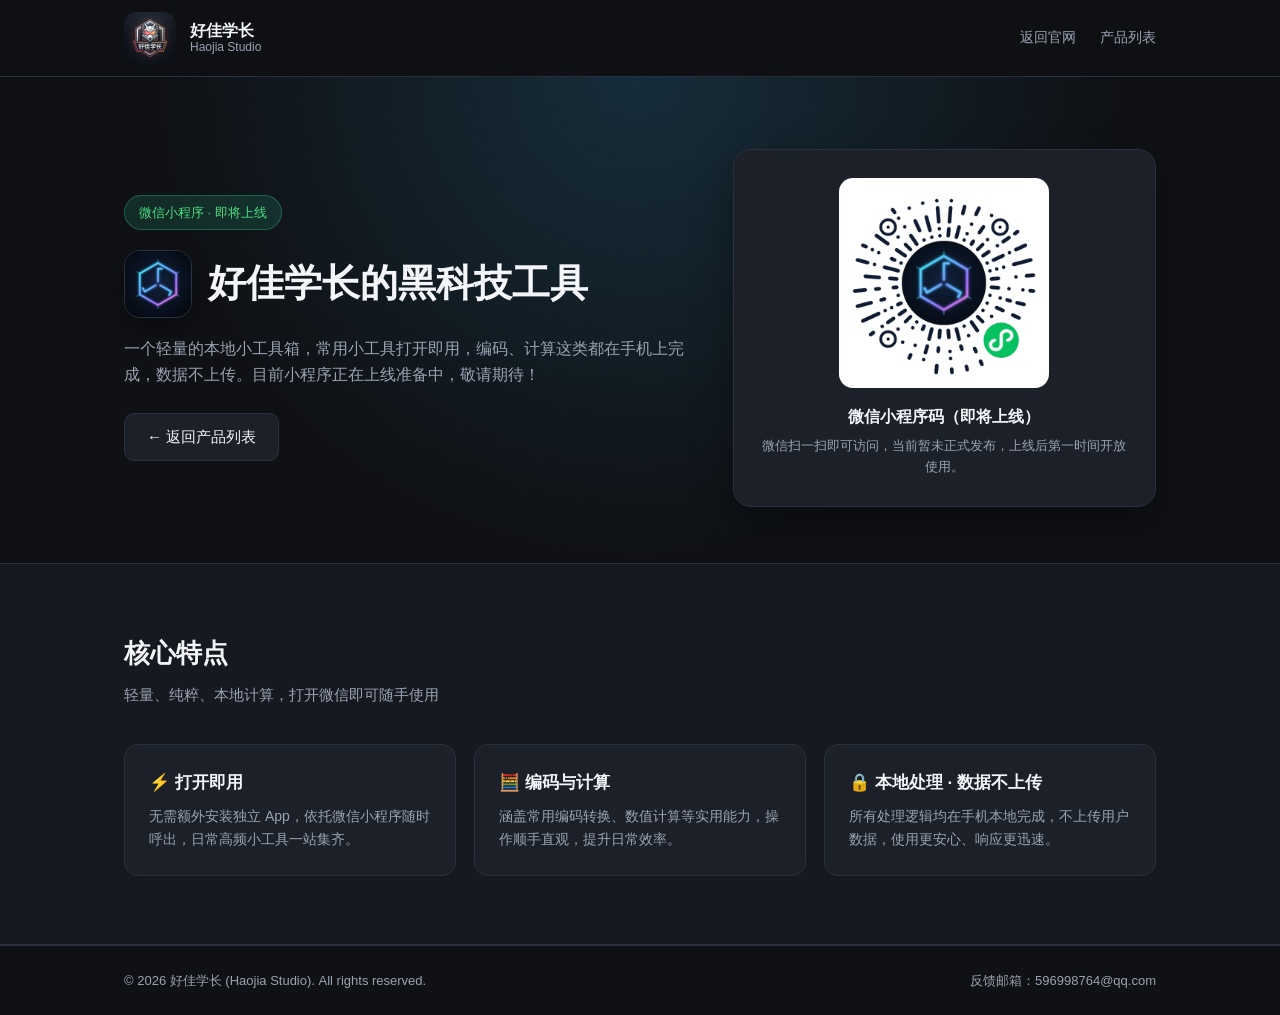
==== heikeji-tools/index.html @ f24678ae "feat(heikeji-tools): add WeChat mini-program showcase and detail page" ====
<!DOCTYPE html>
<html lang="zh-CN">
<head>
  <meta charset="UTF-8" />
  <meta name="viewport" content="width=device-width, initial-scale=1.0" />
  <title>好佳学长的黑科技工具 — 微信小程序 | 好佳学长</title>
  <meta name="description" content="好佳学长的黑科技工具是一款轻量的本地小工具箱，常用小工具打开即用，编码、计算这类都在手机上完成，数据不上传。" />
  <link rel="icon" type="image/png" href="./icon.png" />
  <link rel="stylesheet" href="../assets/style.css?v=14" />
  <style>
    .tool-hero {
      padding: 72px 0 56px;
      background: radial-gradient(circle at top center, rgba(56, 189, 248, 0.16), transparent 60%);
    }
    .tool-wrap {
      display: grid;
      grid-template-columns: 1.15fr 0.85fr;
      gap: 36px;
      align-items: center;
    }
    .tool-brand {
      display: flex;
      align-items: center;
      gap: 16px;
      margin-bottom: 18px;
    }
    .tool-icon {
      width: 68px;
      height: 68px;
      border-radius: 16px;
      border: 1px solid var(--border);
      box-shadow: 0 10px 24px rgba(0, 0, 0, 0.35);
      flex-shrink: 0;
    }
    .tool-info h1 {
      font-size: clamp(26px, 4vw, 38px);
      line-height: 1.25;
    }
    .tool-info p {
      color: var(--muted);
      margin-bottom: 24px;
      font-size: 16px;
    }
    .tool-pill {
      background: rgba(52, 211, 153, 0.14);
      color: #4ade80;
      border: 1px solid rgba(52, 211, 153, 0.3);
    }
    .qr-card {
      background: var(--card);
      border: 1px solid var(--border);
      border-radius: 18px;
      padding: 28px 24px;
      text-align: center;
      box-shadow: 0 18px 40px rgba(0, 0, 0, 0.35);
    }
    .qr-card img {
      width: 210px;
      max-width: 100%;
      height: auto;
      border-radius: 14px;
      background: #fff;
      padding: 10px;
      display: block;
      margin: 0 auto 16px;
    }
    .qr-card strong {
      display: block;
      font-size: 16px;
      margin-bottom: 6px;
    }
    .qr-card span {
      display: block;
      color: var(--muted);
      font-size: 13px;
      line-height: 1.6;
    }
    .feature-grid {
      display: grid;
      grid-template-columns: repeat(auto-fit, minmax(240px, 1fr));
      gap: 18px;
    }
    .feature-card {
      background: var(--card);
      border: 1px solid var(--border);
      border-radius: var(--radius);
      padding: 24px;
    }
    .feature-card h3 {
      font-size: 17px;
      margin-bottom: 8px;
    }
    .feature-card p {
      color: var(--muted);
      font-size: 14px;
    }
    @media (max-width: 768px) {
      .tool-wrap {
        grid-template-columns: 1fr;
      }
    }
  </style>
</head>
<body>
  <header class="site-header">
    <div class="container header-inner">
      <a href="../index.html" class="brand">
        <img src="../assets/logo.png" alt="好佳学长 Logo" class="brand-logo" />
        <span class="brand-text">
          <strong>好佳学长</strong>
          <small>Haojia Studio</small>
        </span>
      </a>
      <nav class="nav-links">
        <a href="../index.html">返回官网</a>
        <a href="../index.html#projects">产品列表</a>
      </nav>
    </div>
  </header>

  <main>
    <section class="tool-hero">
      <div class="container tool-wrap">
        <div class="tool-info">
          <span class="pill tool-pill">微信小程序 · 即将上线</span>
          <div class="tool-brand">
            <img src="./icon.png" alt="好佳学长的黑科技工具图标" class="tool-icon" />
            <h1>好佳学长的黑科技工具</h1>
          </div>
          <p>
            一个轻量的本地小工具箱，常用小工具打开即用，编码、计算这类都在手机上完成，数据不上传。目前小程序正在上线准备中，敬请期待！
          </p>
          <div class="hero-actions" style="justify-content: flex-start;">
            <a href="../index.html#projects" class="btn btn-ghost">← 返回产品列表</a>
          </div>
        </div>
        <div class="qr-card">
          <img src="./qrcode.jpg" alt="好佳学长的黑科技工具微信小程序码" />
          <strong>微信小程序码（即将上线）</strong>
          <span>微信扫一扫即可访问，当前暂未正式发布，上线后第一时间开放使用。</span>
        </div>
      </div>
    </section>

    <section class="section section-alt">
      <div class="container">
        <h2 class="section-title">核心特点</h2>
        <p class="section-sub">轻量、纯粹、本地计算，打开微信即可随手使用</p>
        <div class="feature-grid">
          <div class="feature-card">
            <h3>⚡ 打开即用</h3>
            <p>无需额外安装独立 App，依托微信小程序随时呼出，日常高频小工具一站集齐。</p>
          </div>
          <div class="feature-card">
            <h3>🧮 编码与计算</h3>
            <p>涵盖常用编码转换、数值计算等实用能力，操作顺手直观，提升日常效率。</p>
          </div>
          <div class="feature-card">
            <h3>🔒 本地处理 · 数据不上传</h3>
            <p>所有处理逻辑均在手机本地完成，不上传用户数据，使用更安心、响应更迅速。</p>
          </div>
        </div>
      </div>
    </section>
  </main>

  <footer class="site-footer">
    <div class="container footer-inner">
      <span>© 2026 好佳学长 (Haojia Studio). All rights reserved.</span>
      <a href="mailto:596998764@qq.com">反馈邮箱：596998764@qq.com</a>
    </div>
  </footer>
</body>
</html>
---- assets/style.css ----
:root {
  --bg: #0f1115;
  --bg-alt: #161920;
  --card: #1c2029;
  --border: #2a303d;
  --text: #f3f5f8;
  --muted: #9aa3b2;
  --accent: #e94e77;
  --accent-hover: #f26489;
  --radius: 14px;
}

* {
  box-sizing: border-box;
  margin: 0;
  padding: 0;
}

html {
  scroll-behavior: smooth;
}

body {
  font-family: -apple-system, BlinkMacSystemFont, "Segoe UI", "PingFang SC", "Hiragino Sans GB", "Microsoft YaHei", sans-serif;
  background: var(--bg);
  color: var(--text);
  line-height: 1.65;
  -webkit-font-smoothing: antialiased;
}

a {
  color: inherit;
  text-decoration: none;
}

.container {
  max-width: 1080px;
  margin: 0 auto;
  padding: 0 24px;
}

/* Header */
.site-header {
  position: sticky;
  top: 0;
  z-index: 20;
  background: rgba(15, 17, 21, 0.85);
  backdrop-filter: blur(10px);
  border-bottom: 1px solid var(--border);
}

.header-inner {
  height: 76px;
  display: flex;
  align-items: center;
  justify-content: space-between;
}

.brand {
  display: flex;
  align-items: center;
  gap: 14px;
}

.brand-logo {
  width: 52px;
  height: 52px;
  border-radius: 12px;
  object-fit: cover;
  display: block;
}

.brand-text {
  display: flex;
  flex-direction: column;
  line-height: 1.2;
}

.brand-text strong {
  font-size: 16px;
}

.brand-text small {
  font-size: 12px;
  color: var(--muted);
}

.nav-links {
  display: flex;
  gap: 24px;
  font-size: 14px;
  color: var(--muted);
}

.nav-links a:hover {
  color: var(--text);
}

/* Hero */
.hero {
  padding: 80px 0 64px;
  text-align: center;
}

.pill {
  display: inline-block;
  padding: 6px 14px;
  border-radius: 999px;
  background: rgba(233, 78, 119, 0.14);
  color: #ff85a6;
  font-size: 13px;
  font-weight: 500;
  margin-bottom: 20px;
}

.hero h1 {
  font-size: clamp(30px, 5vw, 48px);
  line-height: 1.25;
  letter-spacing: -0.02em;
  margin-bottom: 20px;
}

.hero-desc {
  max-width: 620px;
  margin: 0 auto 32px;
  color: var(--muted);
  font-size: 17px;
}

.hero-actions {
  display: flex;
  justify-content: center;
  gap: 14px;
  flex-wrap: wrap;
}

.btn {
  display: inline-flex;
  align-items: center;
  justify-content: center;
  padding: 11px 22px;
  border-radius: 10px;
  font-size: 15px;
  font-weight: 500;
  transition: background 0.2s, border-color 0.2s, transform 0.15s;
}

.btn:hover {
  transform: translateY(-1px);
}

.btn-primary {
  background: var(--accent);
  color: #fff;
}

.btn-primary:hover {
  background: var(--accent-hover);
}

.btn-ghost {
  border: 1px solid var(--border);
  color: var(--text);
  background: var(--card);
}

.btn-ghost:hover {
  border-color: var(--muted);
}

/* Sections */
.section {
  padding: 68px 0;
}

.section-alt {
  background: var(--bg-alt);
  border-top: 1px solid var(--border);
  border-bottom: 1px solid var(--border);
}

.section-title {
  font-size: 26px;
  margin-bottom: 8px;
}

.section-sub {
  color: var(--muted);
  margin-bottom: 36px;
  font-size: 15px;
}

/* Category Grid (3 columns in one row) */
.category-grid {
  display: grid;
  grid-template-columns: repeat(3, minmax(0, 1fr));
  gap: 20px;
}

.category-card {
  background: var(--card);
  border: 1px solid var(--border);
  border-radius: var(--radius);
  padding: 24px;
  display: flex;
  flex-direction: column;
  gap: 16px;
  transition: transform 0.2s, border-color 0.2s, box-shadow 0.2s;
}

.category-card:hover {
  transform: translateY(-3px);
  border-color: rgba(233, 78, 119, 0.45);
  box-shadow: 0 12px 28px rgba(0, 0, 0, 0.28);
}

.category-card-head {
  display: flex;
  align-items: center;
  gap: 14px;
}

.category-icon {
  width: 44px;
  height: 44px;
  border-radius: 12px;
  display: grid;
  place-items: center;
  font-size: 22px;
  flex-shrink: 0;
}

.icon-game {
  background: rgba(233, 78, 119, 0.16);
  border: 1px solid rgba(233, 78, 119, 0.3);
}

.icon-tool {
  background: rgba(56, 189, 248, 0.14);
  border: 1px solid rgba(56, 189, 248, 0.28);
}

.icon-wechat {
  background: rgba(52, 211, 153, 0.14);
  border: 1px solid rgba(52, 211, 153, 0.28);
}

.category-card-head h3 {
  font-size: 18px;
  line-height: 1.3;
  margin-bottom: 4px;
}

.category-tag {
  display: inline-block;
  font-size: 12px;
  line-height: 1.2;
  padding: 3px 9px;
  border-radius: 999px;
  color: var(--muted);
  background: rgba(255, 255, 255, 0.05);
  border: 1px solid var(--border);
}

.category-tag.is-active {
  color: #ff85a6;
  background: rgba(233, 78, 119, 0.14);
  border-color: rgba(233, 78, 119, 0.3);
}

.category-summary {
  color: var(--muted);
  font-size: 14px;
  line-height: 1.7;
  flex: 1;
}

.category-meta {
  padding-top: 14px;
  border-top: 1px solid var(--border);
  font-size: 13px;
}

.module-link {
  display: flex;
  align-items: center;
  justify-content: space-between;
  gap: 8px;
  color: var(--text);
  font-weight: 500;
  transition: color 0.2s;
}

.module-link .arrow {
  color: #ff85a6;
  white-space: nowrap;
}

.module-link:hover {
  color: #ff85a6;
}

.module-status {
  color: var(--muted);
}

.module-tagline {
  margin-top: 6px;
  font-size: 12px;
  color: var(--muted);
  line-height: 1.5;
}

/* Mini Carousel inside Category Card */
.mini-carousel {
  display: flex;
  flex-direction: column;
  gap: 10px;
}

.mini-carousel-head {
  display: flex;
  align-items: center;
  justify-content: space-between;
}

.mini-carousel-label {
  font-size: 12px;
  color: var(--muted);
  font-weight: 500;
}

.mini-carousel-controls {
  display: flex;
  gap: 6px;
}

.mini-btn {
  width: 26px;
  height: 26px;
  border-radius: 6px;
  border: 1px solid var(--border);
  background: rgba(255, 255, 255, 0.04);
  color: var(--text);
  font-size: 16px;
  line-height: 1;
  cursor: pointer;
  display: grid;
  place-items: center;
  transition: border-color 0.2s, background 0.2s;
}

.mini-btn:hover {
  border-color: var(--accent);
  background: rgba(233, 78, 119, 0.14);
}

.mini-carousel-track {
  display: flex;
  overflow-x: auto;
  scroll-snap-type: x mandatory;
  scroll-behavior: smooth;
  gap: 12px;
  scrollbar-width: none;
}

.mini-carousel-track::-webkit-scrollbar {
  display: none;
}

.mini-slide {
  flex: 0 0 100%;
  scroll-snap-align: start;
  border-radius: 10px;
  border: 1px solid var(--border);
  background: rgba(15, 17, 21, 0.55);
  overflow: hidden;
  display: flex;
  flex-direction: column;
  transition: border-color 0.2s;
}

a.mini-slide:hover {
  border-color: rgba(233, 78, 119, 0.55);
}

.mini-slide-thumb {
  width: 100%;
  aspect-ratio: 16 / 9;
  overflow: hidden;
  background: #14171e;
}

.mini-slide-thumb img {
  width: 100%;
  height: 100%;
  object-fit: cover;
  display: block;
  transition: transform 0.3s;
}

a.mini-slide:hover .mini-slide-thumb img {
  transform: scale(1.03);
}

.mini-thumb-upcoming {
  display: grid;
  place-items: center;
  background: linear-gradient(135deg, #232838 0%, #312545 100%);
  color: var(--muted);
  font-size: 13px;
  letter-spacing: 0.06em;
}

.mini-thumb-app {
  display: flex;
  align-items: center;
  justify-content: center;
  gap: 16px;
  padding: 12px 16px;
  background: radial-gradient(circle at 25% 30%, rgba(56, 189, 248, 0.18), transparent 55%),
    linear-gradient(135deg, #101622 0%, #17202b 100%);
}

.mini-thumb-app img.mini-app-icon {
  width: 64px;
  height: 64px;
  border-radius: 14px;
  border: 1px solid rgba(255, 255, 255, 0.12);
  object-fit: cover;
}

.mini-thumb-app img.mini-app-qr {
  width: 72px;
  height: 72px;
  border-radius: 10px;
  background: #fff;
  padding: 4px;
  object-fit: contain;
}

.mini-slide-body {
  padding: 10px 12px 12px;
}

.mini-slide-title {
  display: flex;
  align-items: center;
  justify-content: space-between;
  gap: 8px;
  margin-bottom: 4px;
  font-size: 13px;
}

.mini-slide-title strong {
  color: var(--text);
  font-weight: 600;
}

.mini-slide-title .arrow {
  color: #ff85a6;
  font-size: 12px;
  white-space: nowrap;
}

.mini-slide-title .muted {
  color: var(--muted);
  font-size: 12px;
}

.mini-slide-body p {
  font-size: 12px;
  color: var(--muted);
  line-height: 1.5;
}

.mini-carousel-dots {
  display: flex;
  justify-content: center;
  gap: 6px;
}

.mini-carousel-dots .dot {
  width: 6px;
  height: 6px;
  border-radius: 999px;
  background: var(--border);
  transition: width 0.2s, background 0.2s;
}

.mini-carousel-dots .dot.is-active {
  width: 16px;
  background: var(--accent);
}

/* Contact */
.contact-box {
  background: var(--card);
  border: 1px solid var(--border);
  border-radius: var(--radius);
  padding: 32px;
  display: flex;
  align-items: center;
  justify-content: space-between;
  gap: 24px;
  flex-wrap: wrap;
}

.contact-box h2 {
  font-size: 22px;
  margin-bottom: 6px;
}

.contact-box p {
  color: var(--muted);
  font-size: 14px;
}

.contact-link {
  font-size: 14px;
  color: var(--muted);
  transition: color 0.2s;
}

.contact-link:hover {
  color: var(--text);
}

/* Footer */
.site-footer {
  border-top: 1px solid var(--border);
  padding: 24px 0;
  color: var(--muted);
  font-size: 13px;
}

.footer-inner {
  display: flex;
  justify-content: space-between;
  align-items: center;
  flex-wrap: wrap;
  gap: 12px;
}

.site-footer a:hover {
  color: var(--text);
}

@media (max-width: 860px) {
  .category-grid {
    grid-template-columns: 1fr;
  }
}

@media (max-width: 640px) {
  .nav-links {
    display: none;
  }
  .hero {
    padding: 60px 0 44px;
  }
}
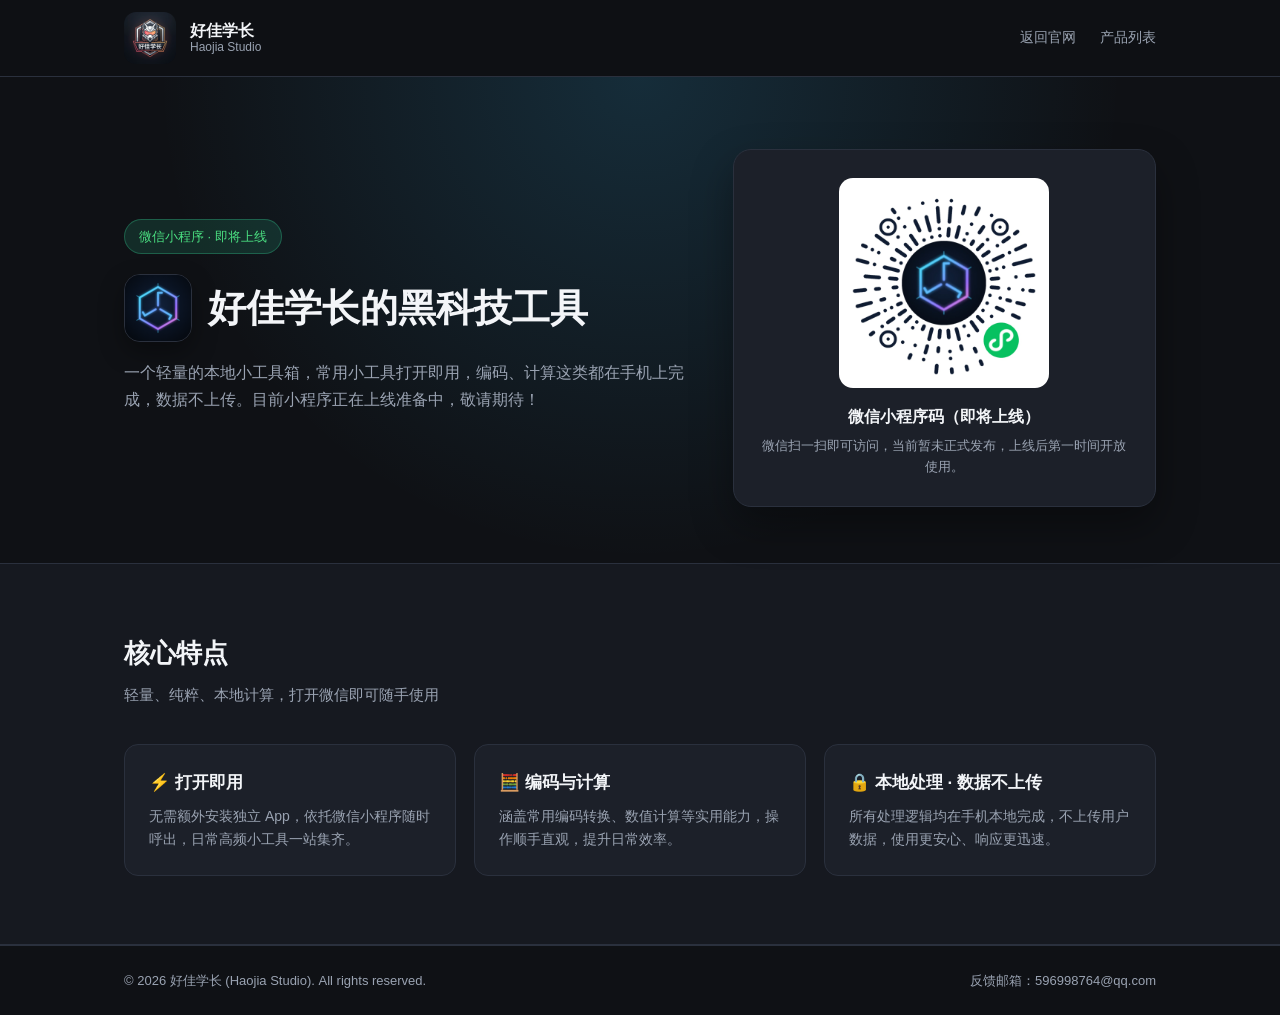
==== commit c3c9c241: "chore: remove unused buttons and pending tool card" ====
--- a/heikeji-tools/index.html
+++ b/heikeji-tools/index.html
@@ -130,9 +130,6 @@
           <p>
             一个轻量的本地小工具箱，常用小工具打开即用，编码、计算这类都在手机上完成，数据不上传。目前小程序正在上线准备中，敬请期待！
           </p>
-          <div class="hero-actions" style="justify-content: flex-start;">
-            <a href="../index.html#projects" class="btn btn-ghost">← 返回产品列表</a>
-          </div>
         </div>
         <div class="qr-card">
           <img src="./qrcode.jpg" alt="好佳学长的黑科技工具微信小程序码" />
--- a/assets/style.css
+++ b/assets/style.css
@@ -193,7 +193,7 @@
 /* Category Grid (3 columns in one row) */
 .category-grid {
   display: grid;
-  grid-template-columns: repeat(3, minmax(0, 1fr));
+  grid-template-columns: repeat(2, minmax(0, 1fr));
   gap: 20px;
 }
 
@@ -385,6 +385,7 @@
 }
 
 .mini-slide-thumb {
+  position: relative;
   width: 100%;
   aspect-ratio: 16 / 9;
   overflow: hidden;
@@ -413,6 +414,7 @@
 }
 
 .mini-thumb-app {
+  position: relative;
   display: flex;
   align-items: center;
   justify-content: center;
@@ -420,6 +422,33 @@
   padding: 12px 16px;
   background: radial-gradient(circle at 25% 30%, rgba(56, 189, 248, 0.18), transparent 55%),
     linear-gradient(135deg, #101622 0%, #17202b 100%);
+}
+
+.mini-thumb-badge {
+  position: absolute;
+  top: 8px;
+  z-index: 2;
+  padding: 2px 8px;
+  border-radius: 999px;
+  font-size: 11px;
+  line-height: 1.4;
+  font-weight: 500;
+  pointer-events: none;
+  backdrop-filter: blur(6px);
+}
+
+.mini-thumb-badge.is-left {
+  left: 8px;
+  color: #4ade80;
+  background: rgba(15, 23, 20, 0.75);
+  border: 1px solid rgba(7, 193, 96, 0.45);
+}
+
+.mini-thumb-badge.is-right {
+  right: 8px;
+  color: #ff85a6;
+  background: rgba(24, 15, 22, 0.78);
+  border: 1px solid rgba(233, 78, 119, 0.45);
 }
 
 .mini-thumb-app img.mini-app-icon {
